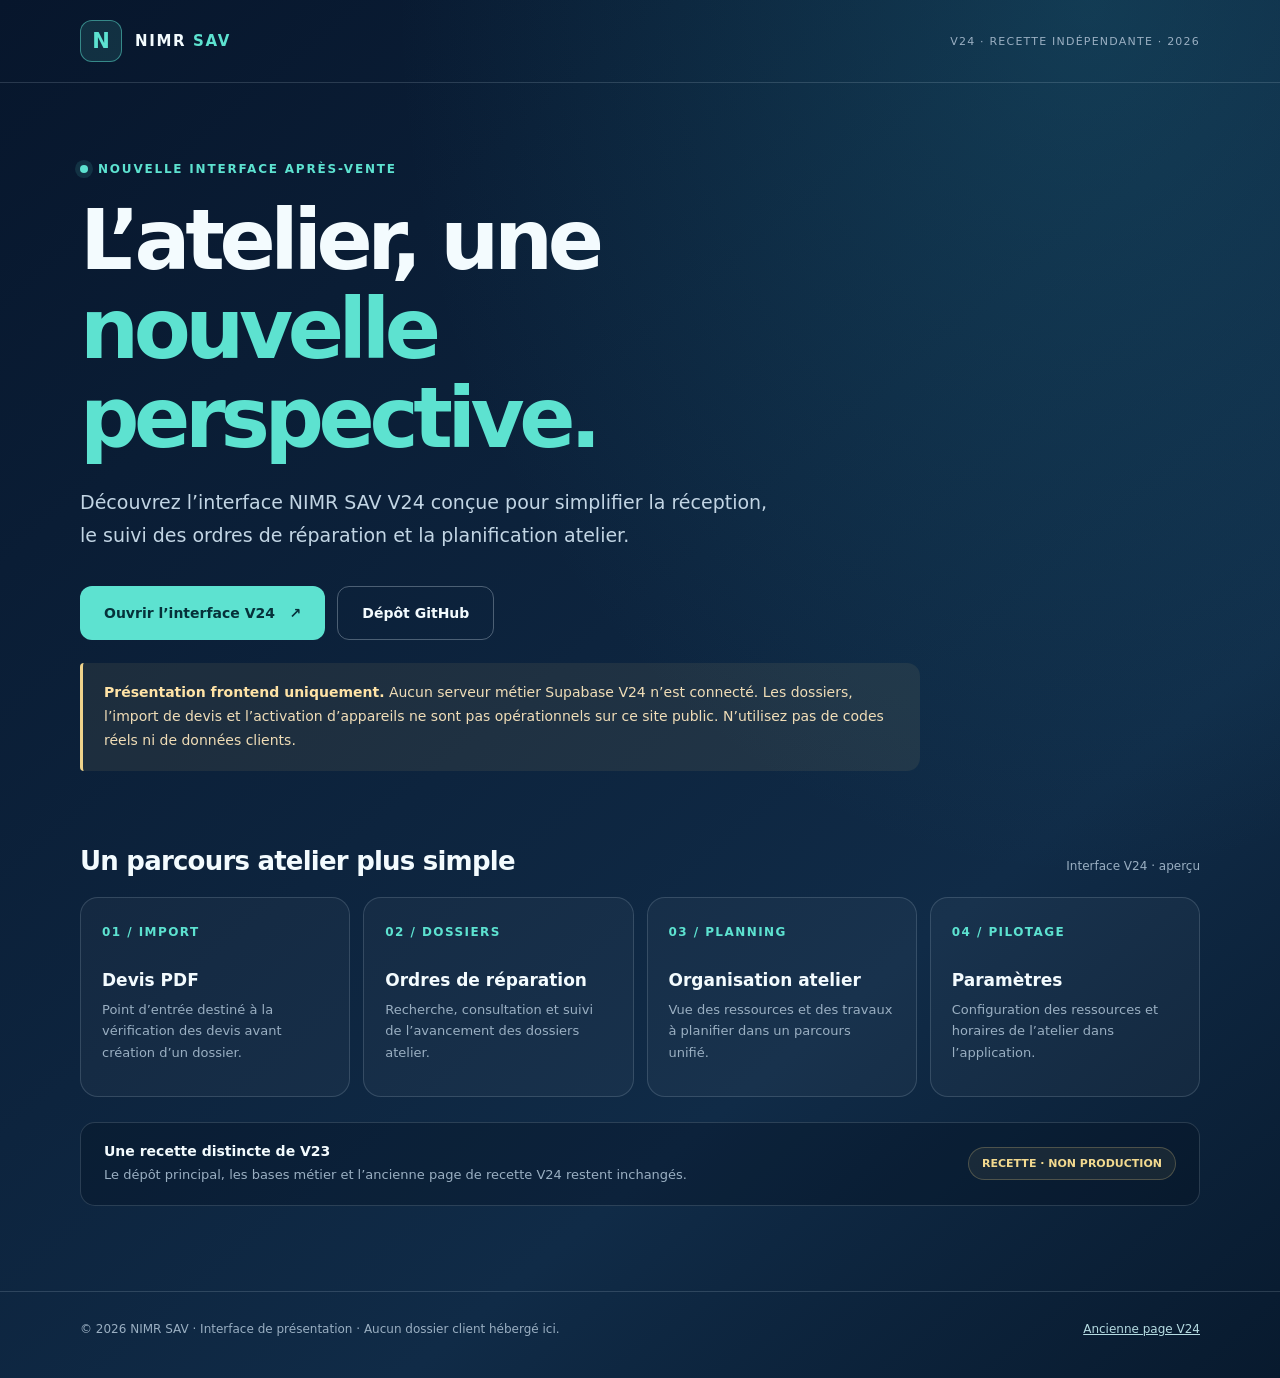
==== index.html @ 70593a8b "Publish independent V24 2026 frontend preview (no backend)" ====
<!doctype html>
<html lang="fr">
<head>
<meta charset="UTF-8"><meta name="viewport" content="width=device-width, initial-scale=1">
<meta name="description" content="NIMR SAV V24 2026 — nouvelle interface atelier, présentation et recette frontend.">
<meta name="robots" content="noindex,nofollow"><meta name="theme-color" content="#091b33">
<meta http-equiv="Content-Security-Policy" content="default-src 'self'; script-src 'self'; style-src 'self' 'unsafe-inline'; img-src 'self' data:; font-src 'self'; object-src 'none'; base-uri 'self'; form-action 'none'; connect-src 'none'; upgrade-insecure-requests">
<title>NIMR SAV | V24 — Recette 2026</title>
<style>
:root{color-scheme:dark;font-family:system-ui,-apple-system,"Segoe UI",sans-serif;--mint:#5de2d0;--white:#f3fbfe;--muted:#9aafc2;--border:rgba(208,229,241,.16)}
*{box-sizing:border-box}body{margin:0;min-height:100vh;color:var(--white);background:radial-gradient(ellipse at 85% 0,rgba(40,143,165,.24),transparent 45%),linear-gradient(140deg,#07162c,#102b47 70%,#081a2e)}a{color:inherit}
.container{width:min(1120px,calc(100% - 44px));margin:auto}header{border-bottom:1px solid var(--border)}header .container{display:flex;justify-content:space-between;align-items:center;padding:20px 0;gap:15px}
.logo{display:flex;align-items:center;gap:13px;text-decoration:none;font-size:15px;font-weight:850;letter-spacing:.11em}.mark{display:grid;place-items:center;width:42px;height:42px;border-radius:12px;color:var(--mint);background:rgba(93,226,208,.12);border:1px solid rgba(93,226,208,.5);font-size:21px;letter-spacing:0}header small{font-size:11px;color:var(--muted);letter-spacing:.11em;text-transform:uppercase}
main{padding:75px 0 85px}.eyebrow{display:inline-flex;align-items:center;gap:10px;color:var(--mint);font-size:12px;font-weight:750;text-transform:uppercase;letter-spacing:.15em}.light{width:8px;height:8px;background:var(--mint);border-radius:50%;box-shadow:0 0 0 5px rgba(93,226,208,.12)}
h1{font-size:clamp(44px,7vw,83px);letter-spacing:-.065em;line-height:1.07;max-width:890px;margin:20px 0 23px}h1 span{color:var(--mint)}.lead{max-width:700px;color:#c2d5e4;font-size:19px;line-height:1.73;margin:0}.actions{display:flex;flex-wrap:wrap;gap:12px;margin:34px 0 23px}
.btn{display:inline-flex;align-items:center;justify-content:center;min-height:54px;padding:13px 24px;border-radius:12px;text-decoration:none;font-weight:750;font-size:14px}.primary{background:var(--mint);color:#06313a}.primary:hover{background:#8af5e7}.secondary{border:1px solid rgba(225,239,248,.3)}.secondary:hover{background:rgba(255,255,255,.07)}
.notice{max-width:840px;border-left:3px solid #efd38b;border-radius:4px 13px 13px 4px;background:rgba(232,198,111,.08);padding:18px 21px;color:#f0ddb7;line-height:1.7;font-size:14px}.notice b{color:#ffe3a6}
.subhead{display:flex;justify-content:space-between;align-items:baseline;gap:20px;margin:75px 0 21px}.subhead h2{font-size:26px;margin:0;letter-spacing:-.03em}.subhead span{font-size:12px;color:var(--muted)}
.grid{display:grid;grid-template-columns:repeat(4,minmax(0,1fr));gap:13px}.feature{border:1px solid var(--border);border-radius:18px;background:rgba(244,250,255,.035);padding:23px 21px;min-height:200px}.feature .num{color:var(--mint);font-size:12px;letter-spacing:.12em;font-weight:750}.feature h3{font-size:17px;margin:30px 0 9px}.feature p{font-size:13px;line-height:1.67;color:var(--muted);margin:0}
.stripe{display:flex;justify-content:space-between;align-items:center;gap:18px;margin-top:25px;padding:20px 23px;border:1px solid var(--border);border-radius:15px;background:rgba(0,9,23,.24)}.stripe strong{display:block;font-size:14px;margin-bottom:5px}.stripe p{font-size:13px;color:var(--muted);margin:0;line-height:1.65}.tag{flex:none;border:1px solid rgba(236,206,132,.25);background:rgba(236,206,132,.07);color:#f2d98f;font-size:11px;font-weight:800;border-radius:999px;padding:9px 13px}
footer{border-top:1px solid var(--border);padding:30px 0 42px}footer .container{display:flex;justify-content:space-between;flex-wrap:wrap;gap:18px;font-size:12px;color:var(--muted)}footer a{color:#b5dbe1}
@media(max-width:860px){.grid{grid-template-columns:repeat(2,1fr)}main{padding-top:57px}}@media(max-width:520px){.grid{grid-template-columns:1fr}.stripe{align-items:flex-start;flex-direction:column}.subhead{margin-top:55px}.subhead span,header small{display:none}h1{font-size:46px}.lead{font-size:17px}}
</style>
</head>
<body>
<header><div class="container"><a class="logo" href="./"><span class="mark">N</span><span>NIMR <span style="color:var(--mint)">SAV</span></span></a><small>V24 · Recette indépendante · 2026</small></div></header>
<main class="container">
<span class="eyebrow"><span class="light"></span> Nouvelle interface après-vente</span>
<h1>L’atelier, une <span>nouvelle perspective.</span></h1>
<p class="lead">Découvrez l’interface NIMR SAV V24 conçue pour simplifier la réception, le suivi des ordres de réparation et la planification atelier.</p>
<div class="actions"><a class="btn primary" href="./app/">Ouvrir l’interface V24 &nbsp; ↗</a><a class="btn secondary" href="https://github.com/irondrass/NIMR-SAV-V24-2026">Dépôt GitHub</a></div>
<div class="notice" role="note"><b>Présentation frontend uniquement.</b> Aucun serveur métier Supabase V24 n’est connecté. Les dossiers, l’import de devis et l’activation d’appareils ne sont pas opérationnels sur ce site public. N’utilisez pas de codes réels ni de données clients.</div>
<div class="subhead"><h2>Un parcours atelier plus simple</h2><span>Interface V24 · aperçu</span></div>
<section class="grid" aria-label="Fonctions principales">
<article class="feature"><span class="num">01 / IMPORT</span><h3>Devis PDF</h3><p>Point d’entrée destiné à la vérification des devis avant création d’un dossier.</p></article>
<article class="feature"><span class="num">02 / DOSSIERS</span><h3>Ordres de réparation</h3><p>Recherche, consultation et suivi de l’avancement des dossiers atelier.</p></article>
<article class="feature"><span class="num">03 / PLANNING</span><h3>Organisation atelier</h3><p>Vue des ressources et des travaux à planifier dans un parcours unifié.</p></article>
<article class="feature"><span class="num">04 / PILOTAGE</span><h3>Paramètres</h3><p>Configuration des ressources et horaires de l’atelier dans l’application.</p></article>
</section>
<div class="stripe"><div><strong>Une recette distincte de V23</strong><p>Le dépôt principal, les bases métier et l’ancienne page de recette V24 restent inchangés.</p></div><span class="tag">RECETTE · NON PRODUCTION</span></div>
</main>
<footer><div class="container"><span>© 2026 NIMR SAV · Interface de présentation · Aucun dossier client hébergé ici.</span><a href="https://irondrass.github.io/NIMR-SAV-V24-RECETTE/">Ancienne page V24</a></div></footer>
</body></html>
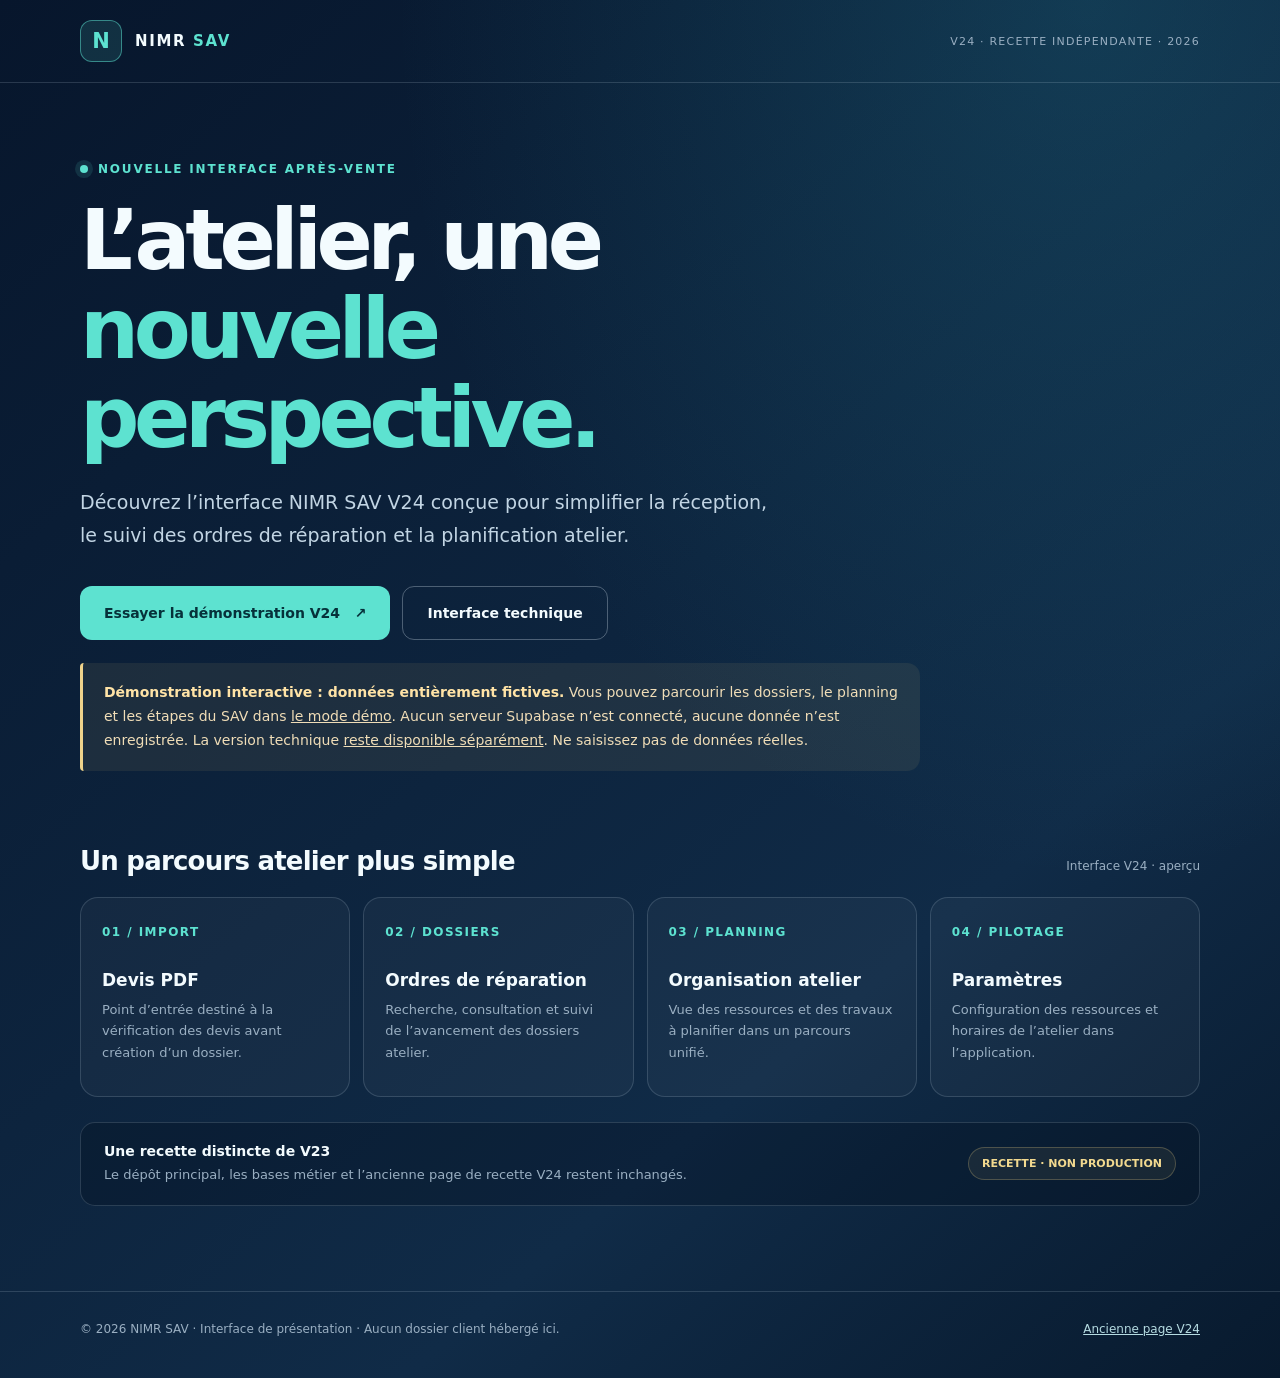
==== commit b8c9cb31: "Add isolated interactive V24 demo with synthetic in-memory records" ====
--- a/index.html
+++ b/index.html
@@ -28,8 +28,8 @@
 <span class="eyebrow"><span class="light"></span> Nouvelle interface après-vente</span>
 <h1>L’atelier, une <span>nouvelle perspective.</span></h1>
 <p class="lead">Découvrez l’interface NIMR SAV V24 conçue pour simplifier la réception, le suivi des ordres de réparation et la planification atelier.</p>
-<div class="actions"><a class="btn primary" href="./app/">Ouvrir l’interface V24 &nbsp; ↗</a><a class="btn secondary" href="https://github.com/irondrass/NIMR-SAV-V24-2026">Dépôt GitHub</a></div>
-<div class="notice" role="note"><b>Présentation frontend uniquement.</b> Aucun serveur métier Supabase V24 n’est connecté. Les dossiers, l’import de devis et l’activation d’appareils ne sont pas opérationnels sur ce site public. N’utilisez pas de codes réels ni de données clients.</div>
+<div class="actions"><a class="btn primary" href="./demo/">Essayer la démonstration V24 &nbsp; ↗</a><a class="btn secondary" href="./app/">Interface technique</a></div>
+<div class="notice" role="note"><b>Démonstration interactive : données entièrement fictives.</b> Vous pouvez parcourir les dossiers, le planning et les étapes du SAV dans <a href="./demo/">le mode démo</a>. Aucun serveur Supabase n’est connecté, aucune donnée n’est enregistrée. La version technique <a href="./app/">reste disponible séparément</a>. Ne saisissez pas de données réelles.</div>
 <div class="subhead"><h2>Un parcours atelier plus simple</h2><span>Interface V24 · aperçu</span></div>
 <section class="grid" aria-label="Fonctions principales">
 <article class="feature"><span class="num">01 / IMPORT</span><h3>Devis PDF</h3><p>Point d’entrée destiné à la vérification des devis avant création d’un dossier.</p></article>
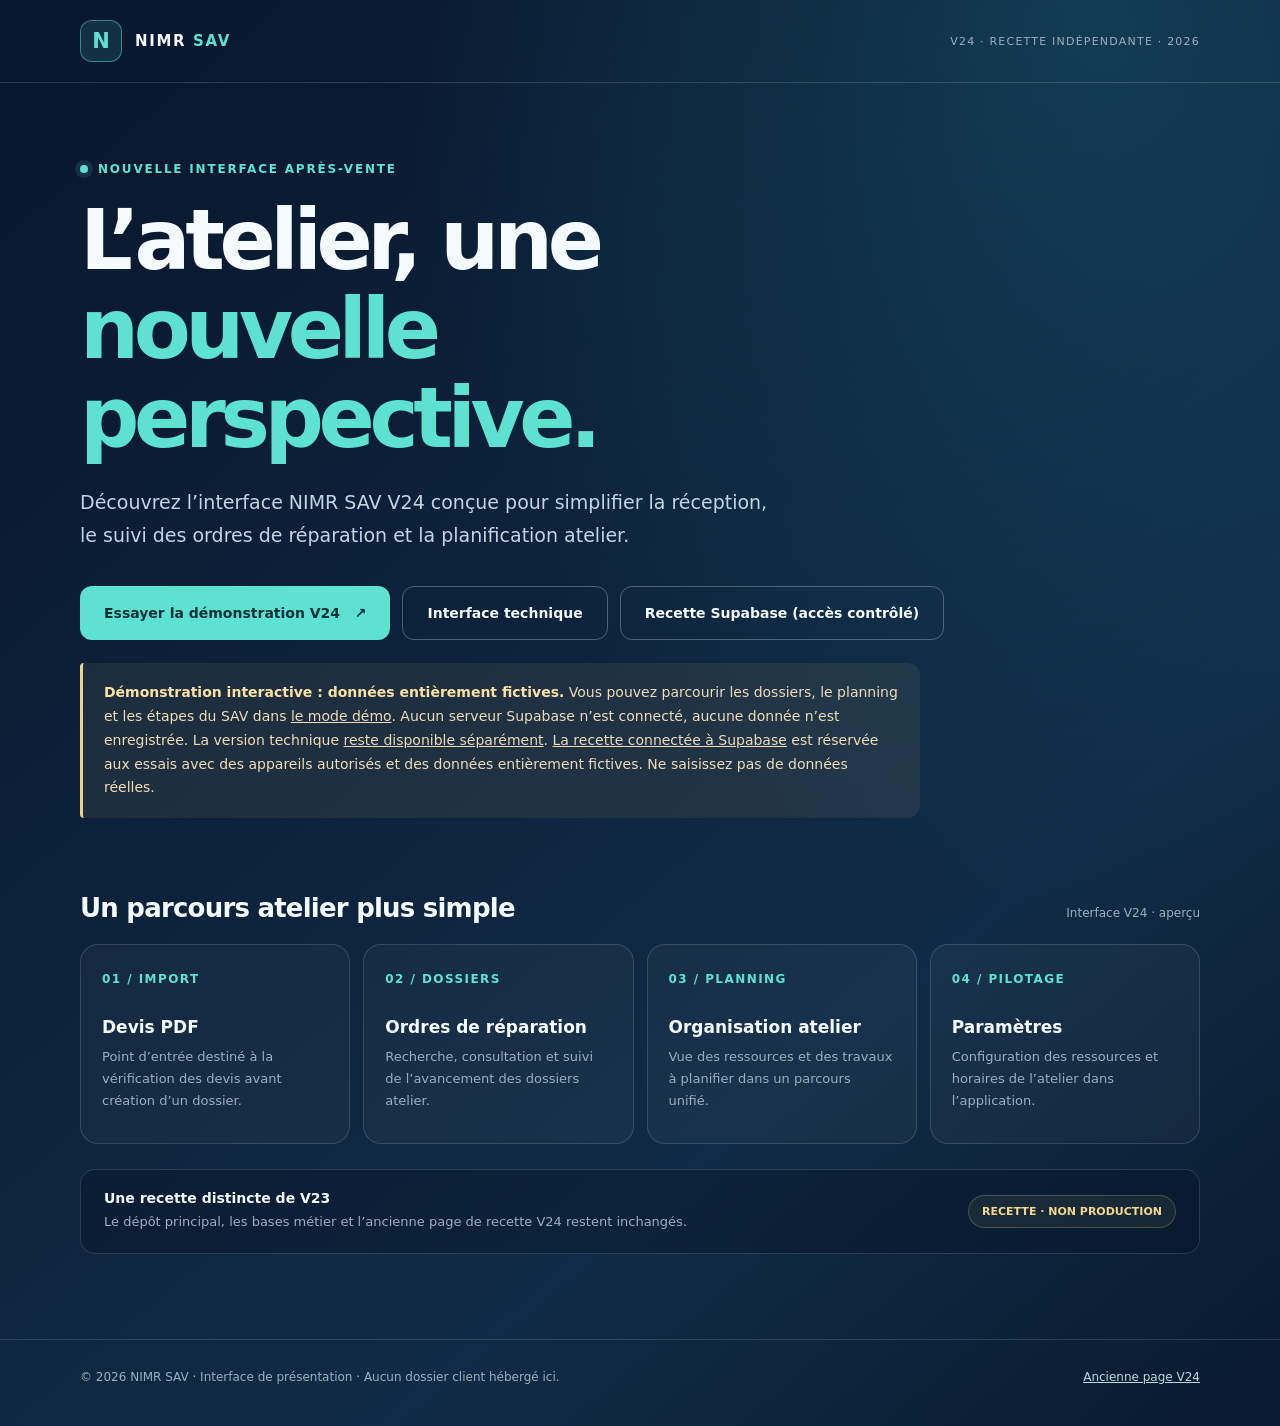
==== commit 91681cc3: "Add guarded V24 Supabase staging frontend under recette path" ====
--- a/index.html
+++ b/index.html
@@ -28,8 +28,8 @@
 <span class="eyebrow"><span class="light"></span> Nouvelle interface après-vente</span>
 <h1>L’atelier, une <span>nouvelle perspective.</span></h1>
 <p class="lead">Découvrez l’interface NIMR SAV V24 conçue pour simplifier la réception, le suivi des ordres de réparation et la planification atelier.</p>
-<div class="actions"><a class="btn primary" href="./demo/">Essayer la démonstration V24 &nbsp; ↗</a><a class="btn secondary" href="./app/">Interface technique</a></div>
-<div class="notice" role="note"><b>Démonstration interactive : données entièrement fictives.</b> Vous pouvez parcourir les dossiers, le planning et les étapes du SAV dans <a href="./demo/">le mode démo</a>. Aucun serveur Supabase n’est connecté, aucune donnée n’est enregistrée. La version technique <a href="./app/">reste disponible séparément</a>. Ne saisissez pas de données réelles.</div>
+<div class="actions"><a class="btn primary" href="./demo/">Essayer la démonstration V24 &nbsp; ↗</a><a class="btn secondary" href="./app/">Interface technique</a><a class="btn secondary" href="./recette/">Recette Supabase (accès contrôlé)</a></div>
+<div class="notice" role="note"><b>Démonstration interactive : données entièrement fictives.</b> Vous pouvez parcourir les dossiers, le planning et les étapes du SAV dans <a href="./demo/">le mode démo</a>. Aucun serveur Supabase n’est connecté, aucune donnée n’est enregistrée. La version technique <a href="./app/">reste disponible séparément</a>. <a href="./recette/">La recette connectée à Supabase</a> est réservée aux essais avec des appareils autorisés et des données entièrement fictives. Ne saisissez pas de données réelles.</div>
 <div class="subhead"><h2>Un parcours atelier plus simple</h2><span>Interface V24 · aperçu</span></div>
 <section class="grid" aria-label="Fonctions principales">
 <article class="feature"><span class="num">01 / IMPORT</span><h3>Devis PDF</h3><p>Point d’entrée destiné à la vérification des devis avant création d’un dossier.</p></article>
